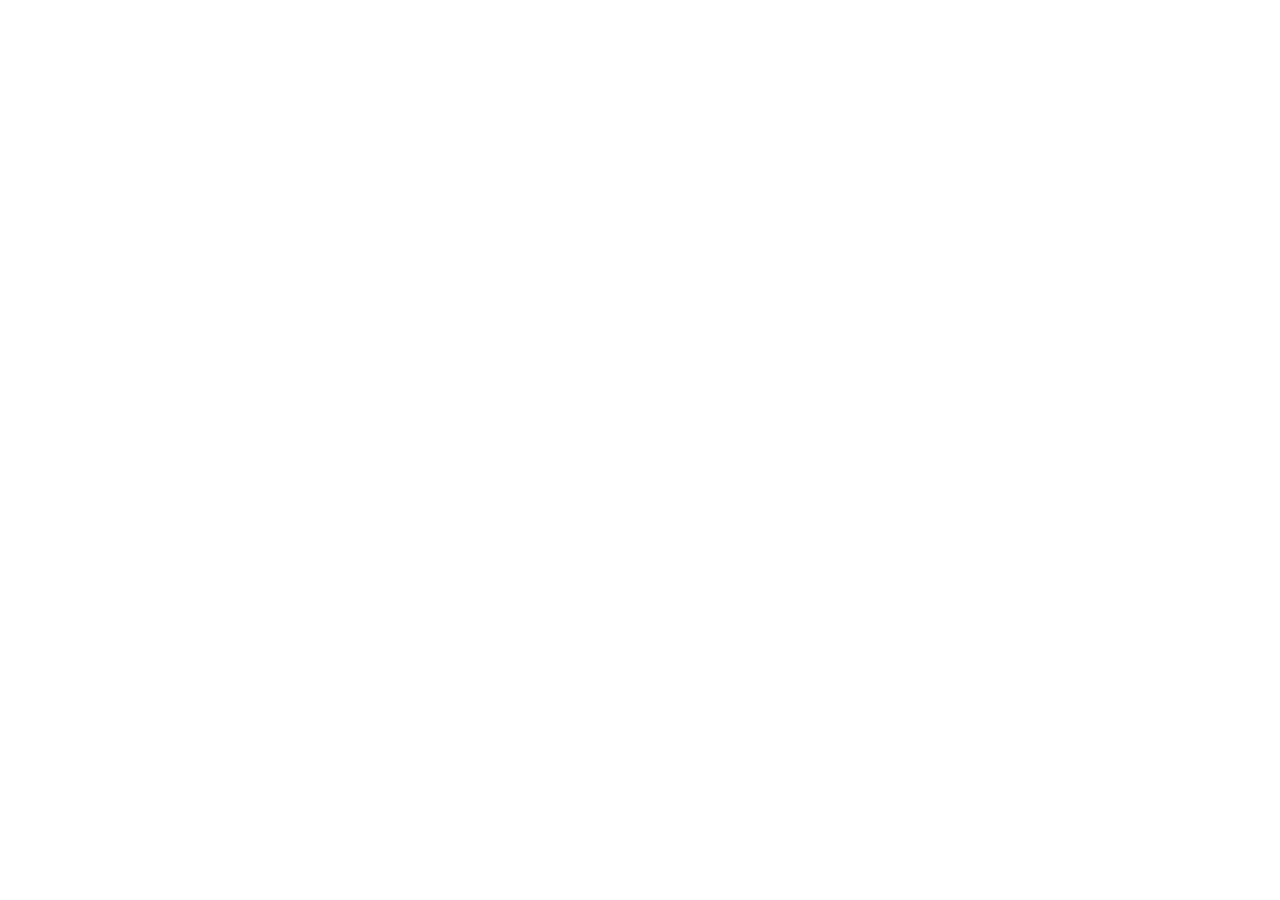
==== portal/index.html @ d8f8d18e "Add public Casa Norte portal entry at /portal" ====
<!doctype html>
<html lang="es">
<head>
<meta charset="utf-8">
<meta name="viewport" content="width=device-width,initial-scale=1">
<meta name="robots" content="noindex,nofollow">
<meta name="referrer" content="no-referrer">
<meta http-equiv="refresh" content="0;url=https://northreach-client-portal.jorgearteaga49.chatgpt.site">
<title>Portal | Casa Norte</title>
<link rel="icon" href="/assets/images/favicon.png">
</head>
<body style="font-family:system-ui,sans-serif;color:#153e35;margin:3rem auto;padding:1.5rem;max-width:32rem;text-align:center">
<img src="/assets/images/casa-norte-logo.png" alt="Casa Norte" style="width:12rem;max-width:100%">
<h1>Portal Casa Norte</h1>
<p>Abriendo la demostración pública.</p>
<a href="https://northreach-client-portal.jorgearteaga49.chatgpt.site" referrerpolicy="no-referrer">Entrar al portal</a>
<script>location.replace("https://northreach-client-portal.jorgearteaga49.chatgpt.site");</script>
</body>
</html>
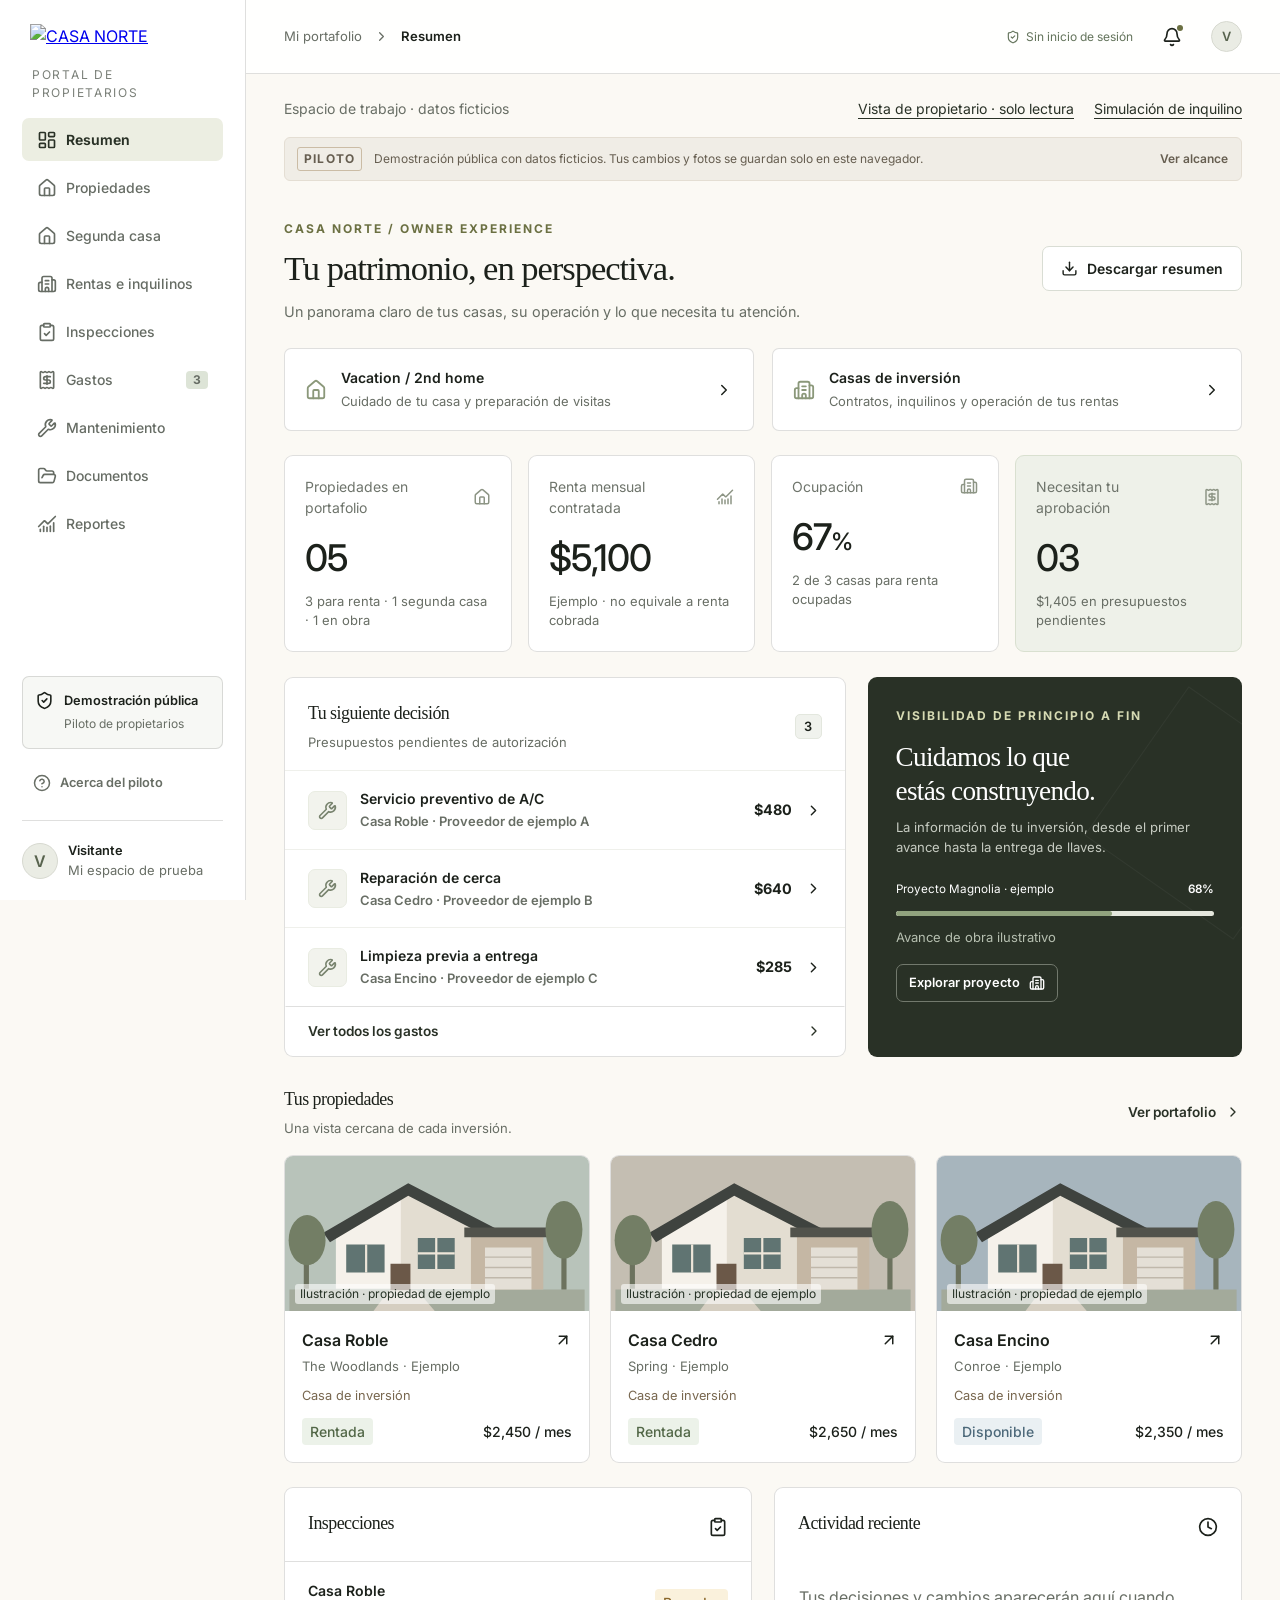
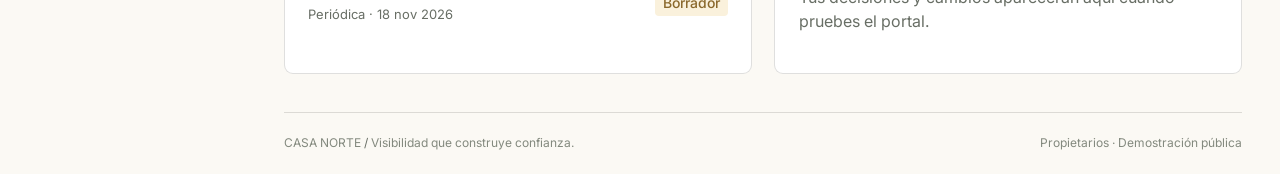
==== commit b166e9ac: "Host Casa Norte portal directly on GitHub Pages" ====
--- a/portal/index.html
+++ b/portal/index.html
@@ -1,19 +1,18 @@
 <!doctype html>
 <html lang="es">
-<head>
-<meta charset="utf-8">
-<meta name="viewport" content="width=device-width,initial-scale=1">
-<meta name="robots" content="noindex,nofollow">
-<meta name="referrer" content="no-referrer">
-<meta http-equiv="refresh" content="0;url=https://northreach-client-portal.jorgearteaga49.chatgpt.site">
-<title>Portal | Casa Norte</title>
-<link rel="icon" href="/assets/images/favicon.png">
-</head>
-<body style="font-family:system-ui,sans-serif;color:#153e35;margin:3rem auto;padding:1.5rem;max-width:32rem;text-align:center">
-<img src="/assets/images/casa-norte-logo.png" alt="Casa Norte" style="width:12rem;max-width:100%">
-<h1>Portal Casa Norte</h1>
-<p>Abriendo la demostración pública.</p>
-<a href="https://northreach-client-portal.jorgearteaga49.chatgpt.site" referrerpolicy="no-referrer">Entrar al portal</a>
-<script>location.replace("https://northreach-client-portal.jorgearteaga49.chatgpt.site");</script>
-</body>
+  <head>
+    <meta charset="utf-8">
+    <meta name="viewport" content="width=device-width, initial-scale=1">
+    <meta name="description" content="Portal de demostración de Casa Norte. Propiedades, inspecciones y seguimiento con datos ficticios.">
+    <meta name="robots" content="noindex,nofollow">
+    <meta name="theme-color" content="#293126">
+    <link rel="icon" href="/assets/images/favicon.png">
+    <title>Casa Norte | Portal</title>
+    <script type="module" crossorigin src="/portal/assets/index-SphhbNvp.js"></script>
+    <link rel="stylesheet" crossorigin href="/portal/assets/index-DeC9S4FM.css">
+  </head>
+  <body>
+    <div id="root"></div>
+    <noscript>Activa JavaScript para explorar el portal de Casa Norte.</noscript>
+  </body>
 </html>
--- a/portal/assets/index-DeC9S4FM.css
+++ b/portal/assets/index-DeC9S4FM.css
@@ -0,0 +1 @@
+@import "https://fonts.googleapis.com/css2?family=Inter:wght@400;500;600;700&display=swap";:root{--ink:#1c211b;--green:#293126;--sand:#6b7042;--cream:#f5f1e8;--muted:#686e65;--line:#1c211b24;--white:#fff;--bg:#fbf9f4}*{box-sizing:border-box}body{background:var(--bg);color:var(--ink);margin:0;font:16px/1.5 Inter,ui-sans-serif,-apple-system,BlinkMacSystemFont,Segoe UI,sans-serif}button,input,select,textarea{font:inherit}button,a,label{-webkit-tap-highlight-color:transparent}button,.button{background:var(--green);color:#fff;cursor:pointer;border:1px solid #0000;border-radius:7px;justify-content:center;align-items:center;gap:9px;padding:11px 18px;font-size:.875rem;font-weight:600;text-decoration:none;transition:background .15s,box-shadow .15s;display:inline-flex}button:hover,.button:hover{filter:brightness(.96)}button:disabled{cursor:wait;opacity:.55}button:focus-visible,a:focus-visible,input:focus-visible,select:focus-visible,textarea:focus-visible{outline:3px solid var(--sand);outline-offset:3px}h1,h2,h3,p{margin-top:0}h1{letter-spacing:-1.5px;margin:10px 0 12px;font-size:clamp(1.9rem,2.7vw,2.7rem);font-weight:500;line-height:1.15}h2{letter-spacing:-.35px;margin-bottom:6px;font-size:1.12rem;font-weight:600}h3{margin-bottom:6px;font-size:1rem;font-weight:600}p{color:var(--muted);margin-bottom:16px}small{color:var(--muted);font-size:.81rem;display:block}strong{font-weight:600}svg{flex-shrink:0}.app-shell{min-height:100vh;display:flex}.sidebar{border-right:1px solid var(--line);z-index:30;background:#fff;flex-direction:column;width:246px;padding:36px 22px 20px;display:flex;position:fixed;inset:0 auto 0 0}.brand{margin:0 8px 28px;display:block}.brand img{object-fit:contain;object-position:left;width:178px;height:45px}.workspace-label{letter-spacing:1.7px;color:#7b8079;margin:0 10px 16px;font-size:.69rem}.sidebar nav{flex-direction:column;gap:5px;display:flex}.sidebar nav button{color:#666c64;background:0 0;justify-content:flex-start;padding:12px 14px;font-weight:500}.sidebar nav button.active{color:#28392a;background:#edf0e9;font-weight:650}.sidebar nav button b{background:#dde4d7;border-radius:4px;min-width:22px;margin-left:auto;font-size:.75rem}.sidebar-bottom{margin-top:auto;padding-top:35px}.private-card{border:1px solid var(--line);background:#f7f8f5;border-radius:7px;gap:10px;margin-bottom:14px;padding:14px 12px;display:flex}.private-card strong{font-size:.8rem;display:block}.private-card span{color:var(--muted);font-size:.75rem}.sidebar-bottom>button,.sidebar-bottom>a{color:var(--muted);background:0 0;padding:9px 10px;font-size:.8rem;text-decoration:none;display:flex}.profile{border-top:1px solid var(--line);align-items:center;gap:10px;margin-top:18px;padding-top:20px;display:flex}.profile>div{min-width:0}.profile strong{text-overflow:ellipsis;white-space:nowrap;font-size:.8rem;display:block;overflow:hidden}.avatar{color:#58634e;background:#eaece4;border:1px solid #d7d9d0;border-radius:50%;flex-shrink:0;justify-content:center;align-items:center;width:36px;height:36px;font-weight:600;display:inline-flex}.avatar.small{width:31px;height:31px;font-size:.8rem}.main-wrap{width:calc(100% - 246px);margin-left:246px}.topbar{border-bottom:1px solid var(--line);background:#fffffff0;justify-content:space-between;align-items:center;height:74px;padding:0 38px;display:flex}.crumb{color:var(--muted);align-items:center;gap:12px;font-size:.82rem;display:flex}.crumb strong{color:var(--ink)}.top-actions{align-items:center;gap:22px;display:flex}.private-chip{color:#64745c;align-items:center;gap:6px;font-size:.75rem;display:flex}.icon-button{color:var(--ink);background:0 0;border:0;padding:7px;position:relative}.icon-button i{background:var(--sand);border-radius:50%;width:6px;height:6px;position:absolute;top:5px;right:6px}main{max-width:1560px;margin:auto;padding:24px 38px 20px}.demo-banner{color:#665e50;background:#f0ede6;border:1px solid #e4ded3;border-radius:6px;align-items:center;gap:12px;padding:9px 12px;font-size:.75rem;display:flex}.demo-banner button{color:#665e50;white-space:nowrap;background:0 0;margin-left:auto;padding:0;font-size:.75rem}.demo-pill{letter-spacing:1.2px;border:1px solid #cbbca5;border-radius:3px;padding:2px 6px;font-size:.65rem;font-weight:700}.page-heading{justify-content:space-between;align-items:center;gap:20px;margin:34px 0 26px;display:flex}.page-heading p{max-width:720px;margin:0;font-size:.9rem}.eyebrow{letter-spacing:2px;color:var(--sand);font-size:.68rem;font-weight:600}.heading-action{flex-shrink:0}.secondary{color:var(--ink);background:#fff;border-color:#d9ddd4}.text-button{color:var(--green);background:0 0;padding:0;font-size:.85rem}.kpi-grid{grid-template-columns:repeat(4,1fr);gap:16px;margin-bottom:25px;display:grid}.kpi{border:1px solid var(--line);text-align:left;background:#fff;border-radius:9px;padding:20px;display:block}.kpi>span{color:#6e746b;justify-content:space-between;align-items:center;gap:8px;font-size:.79rem;font-weight:400;display:flex}.kpi>span svg{color:#8d9585}.kpi>strong{letter-spacing:-1px;margin:12px 0 7px;font-size:2.3rem;font-weight:500;display:block}.kpi em{font-size:1.5rem;font-style:normal}.kpi small{font-size:.74rem;font-weight:400}.kpi.attention{color:var(--ink);background:#eef1e9;border-color:#d9e0d0;width:100%}.dashboard-grid{grid-template-columns:1.5fr 1fr;gap:22px;display:grid}.panel{border:1px solid var(--line);background:#fff;border-radius:9px;overflow:hidden}.panel-heading{justify-content:space-between;align-items:center;gap:14px;padding:22px 23px 18px;display:flex}.panel-heading p{margin:0;font-size:.8rem}.count{text-align:center;background:#f0f2ed;border:1px solid #e3e7de;border-radius:5px;min-width:27px;padding:2px 5px;font-size:.8rem;font-weight:600}.approval-row{color:var(--ink);text-align:left;background:#fff;border:0;border-top:1px solid #eff0eb;border-radius:0;justify-content:flex-start;gap:13px;width:100%;padding:17px 23px;display:flex}.approval-row>div{min-width:0}.approval-row strong{font-size:.86rem}.approval-row b{white-space:nowrap;margin-left:auto;font-size:.9rem}.approval-row small{margin-top:3px;font-size:.73rem}.row-icon{color:#78836e;background:#f2f3ed;border:1px solid #e9ece2;border-radius:7px;flex-shrink:0;justify-content:center;align-items:center;width:39px;height:39px;display:flex}.panel-footer{border-top:1px solid var(--line);border-radius:0;justify-content:space-between;width:100%;padding:14px 22px}.portfolio-note{background:var(--green);color:#fff;border-radius:9px;padding:25px 28px;position:relative;overflow:hidden}.portfolio-note:after{content:"";pointer-events:none;border:1px solid #ffffff0b;width:180px;height:180px;position:absolute;top:45px;right:-60px;transform:rotate(35deg)}.portfolio-note h2{letter-spacing:-.7px;margin:14px 0 10px;font-size:1.7rem;font-weight:450;line-height:1.25}.portfolio-note p{color:#c7ccc2;max-width:300px;font-size:.82rem}.portfolio-note button{background:0 0;border:1px solid #72796d;margin-top:17px;padding:8px 12px;font-size:.8rem}.build-progress{margin-top:24px}.build-progress .between{font-size:.73rem}.build-progress small{color:#b6bfb0;font-size:.7rem}.between{justify-content:space-between;align-items:center;gap:12px;display:flex}.section{margin-top:29px}.section-heading{justify-content:space-between;align-items:center;gap:12px;margin-bottom:16px;display:flex}.section-heading p{margin:0;font-size:.82rem}.property-grid{grid-template-columns:repeat(3,1fr);gap:20px;display:grid}.property-card{text-align:left;color:var(--ink);border:1px solid var(--line);background:#fff;border-radius:9px;padding:0;font-weight:400;display:block;overflow:hidden}.property-card:hover{filter:none;box-shadow:0 5px 20px #222b1b0a}.house-art{height:155px;position:relative;overflow:hidden}.house-art svg{object-fit:cover;width:100%;height:100%}.house-art.large{height:245px}.art-label{color:#263225;background:#fff9;border-radius:3px;padding:1px 5px;font-size:.63rem;position:absolute;bottom:7px;left:10px}.property-info{padding:17px}.property-info h3{margin:0}.property-info p{margin:5px 0 18px;font-size:.77rem}.property-info .between strong{font-size:.8rem;font-weight:500}.badge{white-space:nowrap;border-radius:4px;padding:3px 8px;font-size:.72rem;font-weight:500;line-height:1.5;display:inline-block}.badge.good{color:#526747;background:#ecf2e9}.badge.amber{color:#8a682c;background:#faf1dc}.badge.blue{color:#4d697a;background:#eaf0f3}.badge.bad{color:#944d38;background:#f8e8e3}.bottom-grid{grid-template-columns:1fr 1fr;gap:22px;margin-top:24px;display:grid}.list-row{color:var(--ink);border:0;border-top:1px solid var(--line);text-align:left;background:#fff;border-radius:0;justify-content:space-between;align-items:center;width:100%;padding:18px 23px;font-size:.88rem;display:flex}.list-row small{margin-top:4px;font-weight:400}.event{gap:13px;padding:10px 23px 16px;font-size:.82rem;display:flex}.event-dot{background:#a7b196;border-radius:50%;flex-shrink:0;width:7px;height:7px;margin-top:7px}.event small{overflow-wrap:anywhere;margin-top:4px;font-size:.72rem}.muted{color:var(--muted)}.inset{padding:24px}.footer{border-top:1px solid var(--line);color:#83897e;justify-content:space-between;gap:15px;margin-top:38px;padding:21px 0 2px;font-size:.7rem;display:flex}.toolbar{justify-content:space-between;gap:16px;margin:0 0 22px;display:flex}.search{border:1px solid var(--line);color:#86917c;background:#fff;border-radius:7px;flex:1;align-items:center;gap:10px;max-width:400px;padding:0 12px;display:flex}.search input{background:0 0;border:0;outline:none;width:100%;min-width:0;padding:11px 0;font-size:.85rem}input,select,textarea{color:var(--ink);background:#fff;border:1px solid #d8ddd1;border-radius:6px;min-width:0;padding:10px 12px;font-size:.9rem}select{appearance:none;background-image:url("data:image/svg+xml,%3Csvg xmlns='http://www.w3.org/2000/svg' width='14' height='14' viewBox='0 0 24 24' fill='none' stroke='%236f746f' stroke-width='2'%3E%3Cpath d='m6 9 6 6 6-6'/%3E%3C/svg%3E");background-position:right 12px center;background-repeat:no-repeat;padding-right:35px}textarea{resize:vertical;width:100%;min-height:86px}table{border-collapse:collapse;text-align:left;width:100%;font-size:.86rem}th{color:#737c69;background:#f6f7f3;font-size:.76rem;font-weight:500}td,th{border-bottom:1px solid var(--line);padding:18px 22px}td small{margin-top:5px}.numeric{font-variant-numeric:tabular-nums}.table-wrap{overflow:auto}.compact{padding:7px 12px;font-size:.8rem}.footnote{color:var(--muted);margin:16px 0;font-size:.78rem}.inspection-grid{grid-template-columns:repeat(3,1fr);gap:20px;display:grid}.inspection-card{padding:23px}.inspection-card h2{margin-top:20px}.inspection-card p{font-size:.82rem}.inspection-card>.between.muted{font-size:.75rem}.inspection-card>button{width:100%;margin-top:24px}progress{appearance:none;background:#e4e7dd;border:0;border-radius:5px;width:100%;height:5px;margin:12px 0;display:block;overflow:hidden}progress::-webkit-progress-bar{background:#e4e7dd}progress::-webkit-progress-value{background:#91a37e;border-radius:5px}progress::-moz-progress-bar{background:#91a37e}.kanban{grid-template-columns:repeat(3,1fr);gap:20px;display:grid}.kanban>section{background:#eef0e9;border-radius:8px;padding:17px}.kanban h2{font-size:.9rem}.ticket{margin-bottom:13px;padding:20px}.ticket h3{margin-top:15px}.ticket p{font-size:.83rem}.ticket-meta{color:#58694e;gap:6px;margin:18px 0 6px;font-size:.77rem;display:flex}.empty-lane{text-align:center;color:#7a856f;border:1px dashed #cfd5c6;border-radius:7px;padding:45px 10px;font-size:.8rem}.document-row{border-bottom:1px solid var(--line);align-items:center;gap:15px;padding:21px;display:flex}.document-row>div{flex:1;min-width:0}.document-row strong{overflow-wrap:anywhere;font-size:.9rem}.document-row small{margin-top:5px;font-size:.75rem}.empty{text-align:center;color:#87917e;padding:50px 20px}.empty svg{margin-bottom:15px}.empty p{max-width:440px;margin:0 auto;font-size:.9rem}.report-summary{grid-template-columns:1.4fr 1fr;gap:22px;display:grid}.report-numbers{padding:0 23px}.report-numbers>div{border-bottom:1px solid var(--line);justify-content:space-between;gap:15px;padding:18px 0;font-size:.9rem;display:flex}.bars{padding:14px 24px}.bars>div{margin-bottom:28px;font-size:.85rem}.scope-grid{grid-template-columns:1fr 1fr;gap:24px;display:grid}.scope-grid h2{margin-top:20px}.scope-grid p,.scope-grid li{font-size:.92rem;line-height:1.75}.scope-grid ul{padding-left:20px}.loading{text-align:center;flex-direction:column;justify-content:center;align-items:center;min-height:100vh;display:flex}.loading img{width:230px;margin-bottom:35px}.error{color:#8c4939;background:#fbeee9;border:1px solid #e3bbb0;border-radius:6px;justify-content:space-between;gap:10px;margin-top:12px;padding:14px;display:flex}.error button{background:#9c5745;font-size:.8rem}.toast{color:#fff;z-index:70;background:#333e2f;border-radius:9px;align-items:center;gap:10px;max-width:90vw;padding:15px 20px;font-size:.9rem;display:flex;position:fixed;bottom:25px;left:50%;transform:translate(-50%);box-shadow:0 5px 30px #2224}.mobile-toggle{display:none}dialog{width:660px;max-width:calc(100vw - 28px);max-height:90vh;color:var(--ink);border:1px solid #dde0d5;border-radius:13px;padding:0;box-shadow:0 30px 100px #0003}dialog::backdrop{-webkit-backdrop-filter:blur(3px);backdrop-filter:blur(3px);background:#20271db3}.dialog-head{border-bottom:1px solid var(--line);z-index:3;background:#fff;justify-content:space-between;align-items:center;padding:19px 25px;display:flex;position:sticky;top:0}.dialog-head h2{margin:0}.dialog-body{padding:27px}.dialog-body>h2{margin-top:20px}.dialog-body>label,.form-stack>label{margin:18px 0;font-size:.85rem;display:block}.dialog-body label>input:not([type=radio]),.dialog-body label>select,.dialog-body label>textarea{width:100%;margin-top:7px;display:block}.form-stack>label:first-child{margin-top:0}.big-number{letter-spacing:-1px;color:var(--ink);margin-bottom:22px;font-size:2.6rem}.big-number small{font-size:1rem;display:inline}.button-group{flex-wrap:wrap;gap:10px;display:flex}.property-specs{border-block:1px solid var(--line);grid-template-columns:repeat(3,1fr);margin:20px 0;padding:20px 0;display:grid}.property-specs span{color:var(--muted);font-size:.8rem}.property-specs strong{color:var(--ink);font-size:1.4rem;display:block}.callout{background:var(--cream);color:#74664f;border-radius:7px;gap:10px;margin:20px 0;padding:15px;font-size:.83rem;display:flex}.callout p{overflow-wrap:anywhere;margin:7px 0 0}fieldset{border:0;margin:22px 0;padding:0}legend{margin-bottom:12px;font-size:.85rem}.radio{border:1px solid var(--line);border-radius:5px;align-items:center;gap:8px;padding:10px 14px;font-size:.9rem;display:flex}.radio input{accent-color:var(--green)}.inspection-editor>.between{font-size:.8rem}.check-section{border-top:1px solid var(--line);padding:22px 0}.check-section>label{margin-top:14px;font-size:.8rem;display:block}.check-section select{width:100%;margin-top:7px}.check-section textarea{margin-top:7px}.photos{flex-wrap:wrap;gap:10px;margin-top:12px;display:flex}.photos>div{position:relative}.photos img{object-fit:cover;border-radius:5px;width:110px;height:85px}.photos button{background:#fff;position:absolute;top:1px;right:1px}.file-button{cursor:pointer;color:#596f45;border:1px solid #dce3d5;border-radius:5px;align-items:center;gap:8px;max-width:220px;padding:8px 12px;position:relative;display:inline-flex!important}.file-button input{opacity:0;cursor:pointer;width:100%;height:100%;position:absolute;inset:0}.file-button:focus-within{outline:3px solid var(--sand)}.sticky-actions{border-top:1px solid var(--line);z-index:2;background:#fff;justify-content:flex-end;gap:12px;margin:0 -27px -27px;padding:18px 24px;display:flex;position:sticky;bottom:-28px}.modal-error{z-index:100;color:#fff;background:#8b4838;border-radius:8px;align-items:center;gap:12px;max-width:90%;padding:14px 20px;display:flex;position:fixed;bottom:18px;left:50%;transform:translate(-50%)}.modal-error button{background:0 0;padding:0}#print-report{display:none}@media (width>=1550px){main{padding:30px 50px}.house-art{height:190px}}@media (width<=1150px){.sidebar{width:210px;padding-inline:15px}.brand img{width:165px}.main-wrap{width:calc(100% - 210px);margin-left:210px}main{padding:22px}.topbar{padding:0 22px}.kpi-grid{grid-template-columns:repeat(2,1fr)}.page-heading{flex-direction:column;align-items:flex-start;gap:18px}.dashboard-grid{grid-template-columns:1.3fr 1fr}.property-grid,.inspection-grid{grid-template-columns:repeat(2,1fr)}.approval-row{padding:15px}.approval-row>.row-icon{display:none}.portfolio-note{padding:24px}.kanban{gap:12px}.kanban>section{padding:12px}.ticket{padding:15px}}@media (width<=760px){.sidebar{width:246px;transition:transform .2s;transform:translate(-100%);box-shadow:5px 0 35px #0002}.sidebar.open{top:64px;transform:translate(0)}.main-wrap{width:100%;margin-left:0}.topbar{z-index:40;height:64px;padding:0 16px;position:sticky;top:0}.mobile-toggle{display:inline-flex}.crumb{gap:7px}.crumb>span{display:none}.top-actions{gap:10px}.private-chip{font-size:.7rem}.top-actions>.avatar{display:none}main{padding:16px}.demo-banner{align-items:flex-start;gap:8px;font-size:.7rem}.demo-banner button{display:none}.page-heading{margin:28px 0 22px}.page-heading p{font-size:.86rem}h1{letter-spacing:-1px}.kpi-grid{gap:10px}.kpi{padding:15px}.kpi>span{font-size:.73rem}.kpi>span svg{display:none}.kpi>strong{font-size:1.95rem}.kpi small{font-size:.7rem}.dashboard-grid,.bottom-grid,.report-summary,.scope-grid,.kanban{grid-template-columns:1fr}.property-grid{grid-template-columns:1fr 1fr;gap:12px}.house-art{height:115px}.property-info{padding:12px}.property-info h3{font-size:.9rem}.property-info .between:last-child{flex-direction:column;align-items:flex-start;gap:10px}.property-info p{font-size:.7rem}.section-heading p{font-size:.78rem}.footer{flex-direction:column;font-size:.7rem}.toolbar{flex-direction:column;gap:10px}.search{max-width:none}.toolbar select{width:100%}.inspection-grid{grid-template-columns:1fr}.document-row{flex-wrap:wrap}.document-row .button{margin-left:54px}.dialog-body{padding:20px}.sticky-actions{margin:0 -20px -20px;padding:15px;bottom:-20px}.sticky-actions button{padding:10px;font-size:.78rem}.report-numbers>div{font-size:.82rem}.house-art.large{height:200px}}@media print{body{background:#fff}.app-shell,dialog,.toast,.modal-error{display:none!important}#print-report{color:#111;padding:20px;font:12px/1.6 Arial;display:block}#print-report>img{width:180px;margin-bottom:15px}#print-report h1{font-size:24px}#print-report h2{font-size:16px}#print-report p{color:#333}#print-report table{font-size:12px}#print-report th,#print-report td{padding:10px}#print-report footer{border-top:1px solid #aaa;margin-top:30px;padding-top:10px}.print-check{break-inside:avoid;border-top:1px solid #ddd;padding:15px 0}.print-check img{object-fit:contain;max-width:200px;max-height:180px;margin:8px}}@media (prefers-reduced-motion:reduce){*{scroll-behavior:auto!important;transition:none!important}}.kpi>span,.badge,.approval-row strong,.property-info .between strong,.toolbar select,th,.check-section>label,.file-button{font-size:.875rem}.workspace-label,.demo-pill,.eyebrow,.art-label,.footer{font-size:.75rem}.property-info p,.approval-row small,.kpi small,.panel-heading p,.build-progress small{font-size:.8125rem}@media (width<=760px){.kpi>span{font-size:.8125rem}.kpi small{font-size:.75rem}.property-grid{grid-template-columns:1fr}.house-art{height:170px}.property-info .between:last-child{flex-direction:row;align-items:center}.footer{font-size:.75rem}}.sidebar nav{flex-shrink:1;min-height:0;overflow-y:auto}.sidebar-bottom{flex-shrink:0;padding-top:18px}.sidebar{padding-top:24px}.brand{margin-bottom:18px}.sidebar nav button{padding-block:10px}.sidebar nav button span{text-align:left}.service-tag{color:#78674f;margin:-8px 0 13px;font-size:.8rem;display:block}.service-tabs{flex-wrap:wrap;gap:8px;margin-bottom:20px;display:flex}.service-tabs button{color:#65715b;background:0 0;border:1px solid #d8dece}.service-tabs button.selected{color:#fff;background:#424b3b;border-color:#424b3b}.service-overview{grid-template-columns:1fr 1fr;gap:18px;margin-bottom:24px;display:grid}.service-overview button{color:var(--ink);border:1px solid var(--line);text-align:left;background:#fff;justify-content:flex-start;gap:14px;padding:18px 20px}.service-overview button>span{flex:1}.service-overview small{margin-top:4px;font-weight:400}.service-overview button>svg:first-child{color:#8b987a}.experience-intro{background:var(--cream);border:1px solid #dddccf;border-radius:9px;align-items:center;gap:22px;padding:27px;display:flex}.experience-intro>div:nth-child(2){flex:1}.experience-intro h2{margin-top:7px;font-size:1.35rem}.experience-intro p{max-width:650px;margin-bottom:0;font-size:.9rem}.experience-symbol{color:#87755e;border:1px solid #d9cfbf;border-radius:50%;flex-shrink:0;justify-content:center;align-items:center;width:60px;height:60px;display:flex}.arrival-form{grid-template-columns:1fr 1fr;gap:18px;margin-top:24px;display:grid}.arrival-form>label{flex-direction:column;gap:8px;font-size:.9rem;display:flex}.full-width,.arrival-services{grid-column:1/-1}.arrival-services{grid-template-columns:1fr 1fr;gap:12px;margin:0;display:grid}.check-option{align-items:center;gap:10px;font-size:.9rem;display:flex}.check-option input{accent-color:var(--green);width:18px;height:18px}.home-care-list{gap:14px;margin:25px 0 30px;display:grid}.home-care-list>div{color:#6b765e;align-items:center;gap:12px;font-size:.9rem;display:flex}.second-home-grid{grid-template-columns:repeat(2,1fr);gap:22px;display:grid}.stay-row{border-top:1px solid var(--line);align-items:center;gap:18px;padding:23px;display:flex}.stay-row>div{flex:1}.stay-row p{margin:7px 0;font-size:.9rem}.tenant-shell{max-width:1200px;margin:auto}.tenant-top{border-bottom:1px solid var(--line);justify-content:space-between;align-items:center;gap:20px;padding:28px 38px;display:flex}.tenant-top img{width:185px}.tenant-top>span{letter-spacing:1.2px;color:#7b8372;font-size:.75rem}.tenant-cards{grid-template-columns:repeat(3,1fr);gap:20px;display:grid}.tenant-request{border-top:1px solid var(--line);align-items:flex-start;gap:16px;padding:22px;display:flex}.tenant-request>div{flex:1}.tenant-request p{white-space:pre-wrap;margin:8px 0;font-size:.9rem}.success-notice{color:#486132;background:#e9f1e1;border:1px solid #cadabb;border-radius:7px;align-items:center;gap:10px;margin-top:18px;padding:14px 18px;font-size:.9rem;display:flex}@media (width<=1150px){.experience-intro{flex-wrap:wrap}.experience-intro>button,.experience-intro>.button{margin-left:82px}.sidebar-bottom .private-card{display:none}}@media (width<=760px){.service-overview,.second-home-grid,.tenant-cards{grid-template-columns:1fr}.service-overview{gap:10px}.experience-intro{gap:15px;padding:20px}.experience-symbol{display:none}.experience-intro>div:nth-child(2){flex-basis:100%}.experience-intro>button,.experience-intro>.button{margin-left:0}.arrival-form,.arrival-services{grid-template-columns:1fr}.tenant-top{flex-wrap:wrap;padding:20px 16px}.tenant-top img{width:160px}.tenant-top>span{display:none}.tenant-top .button{padding:8px;font-size:.8rem}.stay-row{flex-wrap:wrap}.stay-row>div{flex-basis:100%}.tenant-request{gap:10px;padding:18px 15px}.tenant-request .row-icon{display:none}}h1,h2{letter-spacing:-.03em;font-family:Georgia,Times New Roman,serif;font-weight:500}.brand img{object-fit:contain;width:180px;height:auto}.tenant-top img{object-fit:contain;width:150px;height:auto}#print-report>img{object-fit:contain;object-position:left center;width:180px;height:auto}.sidebar nav button.active{color:var(--green);background:#eceee2}.eyebrow{font-weight:700}.portfolio-note .eyebrow{color:#d6dab3}.field-steps button,.field-status{font-family:inherit}.pilot-role-links{flex-wrap:wrap;align-items:center;gap:12px 20px;margin:0 0 18px;font-size:.875rem;display:flex}.pilot-role-links span{color:var(--muted);margin-right:auto}.pilot-role-links a{color:var(--green);text-underline-offset:4px}.field-inspection{font-size:1rem;line-height:1.6}.field-meta{color:var(--muted);justify-content:space-between;gap:16px;padding:20px 24px 12px;font-size:.875rem;display:flex}.field-meta strong{color:var(--ink);white-space:nowrap}.field-save-status{color:#3e5e32;background:#edf3e8;flex-wrap:wrap;justify-content:space-between;gap:12px;padding:12px 24px;font-size:.875rem;display:flex}.field-save-status span{align-items:center;gap:6px;display:flex}.field-notice{color:#65583f;background:#f7f2e7;border:1px solid #e0d4b9;border-radius:8px;margin:16px 24px;padding:16px;font-size:.9375rem}.field-notice p{margin:6px 0 12px}.field-notice ul{padding-left:20px}.field-notice .button{margin:8px 0 0}.field-notice button.text-button{text-align:left}.field-inspection>.error,.field-inspection>.success-notice{margin:16px 24px}.field-progress{flex-wrap:wrap;justify-content:space-between;gap:10px;padding:18px 24px 12px;font-size:.875rem;display:flex}.field-progress progress{width:100%;height:7px;margin:0}.field-steps{scrollbar-width:thin;border-bottom:1px solid var(--line);gap:8px;padding:10px 24px 18px;display:flex;overflow-x:auto}.field-steps button{border:1px solid var(--line);color:#5c6754;white-space:nowrap;background:#f7f8f4;padding:10px 12px;font-size:.875rem}.field-steps button.selected{color:#fff;background:#424b3b;border-color:#424b3b}.field-steps button>span{justify-content:center;align-items:center;width:20px;height:20px;font-size:.8125rem;display:flex}.field-area,.field-review{padding:26px 24px}.field-area h2,.field-review>h2{margin:10px 0 20px;font-size:1.75rem;line-height:1.25}.condition-picker{flex-wrap:wrap;gap:10px;margin:16px 0 25px;display:flex}.condition-picker legend{margin-bottom:12px;font-size:1rem}.condition{cursor:pointer;background:#fff;border:1px solid #c9d1bf;border-radius:7px;flex:1 0 40%;align-items:center;gap:8px;padding:13px;font-size:1rem;display:flex}.condition.chosen{background:#edf3e8;border:2px solid #526a42;padding:12px}.condition input{accent-color:#526a42;width:18px;height:18px}.condition-picker:disabled .condition{opacity:.8;cursor:default}.field-label{margin:20px 0;font-size:1rem;display:block}.field-label span,.field-evidence h3 span{color:var(--muted);margin-top:3px;font-size:.875rem;font-weight:400;display:block}.field-label textarea{min-height:115px;margin-top:9px;font-size:1rem;line-height:1.6;display:block}.field-evidence{border-top:1px solid var(--line);margin-top:26px;padding-top:22px}.field-photos{grid-template-columns:repeat(3,minmax(0,1fr));gap:10px;margin:14px 0;display:grid}.field-photos figure{border:1px solid var(--line);background:#f0f2ec;border-radius:8px;min-width:0;margin:0;position:relative;overflow:hidden}.field-photos img{aspect-ratio:4/3;object-fit:cover;width:100%;display:block}.field-photos figcaption,.field-photos figure>span{padding:7px 8px;font-size:.8125rem;line-height:1.4;display:block}.field-photos button{background:#fff;width:34px;height:34px;position:absolute;top:6px;right:6px;box-shadow:0 2px 6px #0002}.field-evidence .file-button{max-width:none;min-height:46px;margin:0;font-size:1rem}.internal-notes{border:1px solid var(--line);background:#f3f4ef;border-radius:8px;margin-top:22px;padding:16px}.internal-notes summary{cursor:pointer;font-size:.9375rem;font-weight:500}.internal-notes summary svg{vertical-align:middle;margin-right:6px}.internal-notes p{font-size:.875rem}.internal-notes textarea{font-size:1rem}.field-validation{color:#814f32;margin:20px 0 0;padding-left:20px;font-size:.875rem}.field-review>p{font-size:.9375rem}.field-review article{border-top:1px solid var(--line);padding:22px 0}.field-review article h3{font-size:1rem}.field-review article p{white-space:pre-wrap;font-size:1rem}.field-review .field-notice{margin-inline:0}.field-actions{z-index:4;border-top:1px solid var(--line);background:#fff;flex-direction:column;gap:10px;padding:16px 24px;display:flex;position:sticky;bottom:0}.field-actions>div{justify-content:space-between;gap:10px;display:flex}.field-actions button{min-height:44px;font-size:.9375rem}.inspection-followup{border-top:1px solid var(--line);background:#f6f7f2;padding:26px 24px}.inspection-followup .field-notice{margin:18px 0}.inspection-followup h2{margin:8px 0;font-size:1.3rem}.followup-assignment{grid-template-columns:1fr 1fr;gap:14px;margin:20px 0;display:grid}.followup-assignment label{font-size:.9375rem}.followup-assignment input{width:100%;margin-top:7px;font-size:1rem;display:block}.finding-row{border-top:1px solid var(--line);justify-content:space-between;align-items:center;gap:15px;padding:18px 0;display:flex}.finding-row p{margin:7px 0;font-size:.9375rem}.finding-row small{font-size:.875rem}.finding-row button{flex-shrink:0;font-size:.875rem}.preview-banner{background:#edf3e8;border:1px solid #cbd6c1;border-radius:8px;gap:15px;padding:20px 24px;display:flex}.preview-banner svg{flex-shrink:0;margin-top:3px}.preview-banner p{margin:6px 0 0;font-size:.9375rem}.preview-filter{align-items:center;gap:12px;margin:26px 0;font-size:1rem;display:flex}.preview-filter select{font-size:1rem}.owner-report{margin:16px 0 25px}.owner-report>header{border-bottom:1px solid var(--line);background:#f2f4ed;padding:24px}.owner-report>header h2{margin:8px 0}.owner-report>section{border-bottom:1px solid var(--line);padding:23px}.owner-report p{white-space:pre-wrap}.owner-preview .section-heading h2{align-items:center;gap:10px;display:flex}.owner-preview .field-photos{grid-template-columns:repeat(4,minmax(0,1fr))}@media (width<=760px){dialog:has(.field-inspection){border:0;border-radius:0;width:100%;max-width:100%;height:100dvh;max-height:100dvh;margin:0}.field-meta,.field-save-status{padding-inline:18px}.field-meta{flex-direction:column;gap:6px}.field-progress,.field-steps{padding-inline:18px}.field-area,.field-review,.inspection-followup{padding:22px 18px}.field-notice,.field-inspection>.error,.field-inspection>.success-notice{margin-inline:18px}.field-photos{grid-template-columns:repeat(2,minmax(0,1fr))}.field-actions{padding:14px 18px max(14px,env(safe-area-inset-bottom))}.field-actions>div{flex-wrap:wrap}.field-actions button{flex:1}.field-area h2{font-size:1.6rem}.followup-assignment{grid-template-columns:1fr}.finding-row{flex-direction:column;align-items:flex-start}.preview-banner{padding:17px}.preview-filter{flex-direction:column;align-items:flex-start}.preview-filter select{width:100%}.owner-preview .field-photos{grid-template-columns:repeat(2,minmax(0,1fr))}.pilot-role-links{font-size:.875rem}.pilot-role-links span{flex-basis:100%}.owner-preview h1{overflow-wrap:anywhere}}@media print{.owner-preview .tenant-top .button,.owner-preview .preview-banner,.owner-preview .preview-filter{display:none}.owner-report{break-before:page}.owner-report>section{break-inside:avoid}}.field-area,.field-review{outline:none;scroll-margin-top:85px}.field-area:focus-visible,.field-review:focus-visible{outline:2px solid var(--green);outline-offset:-3px}
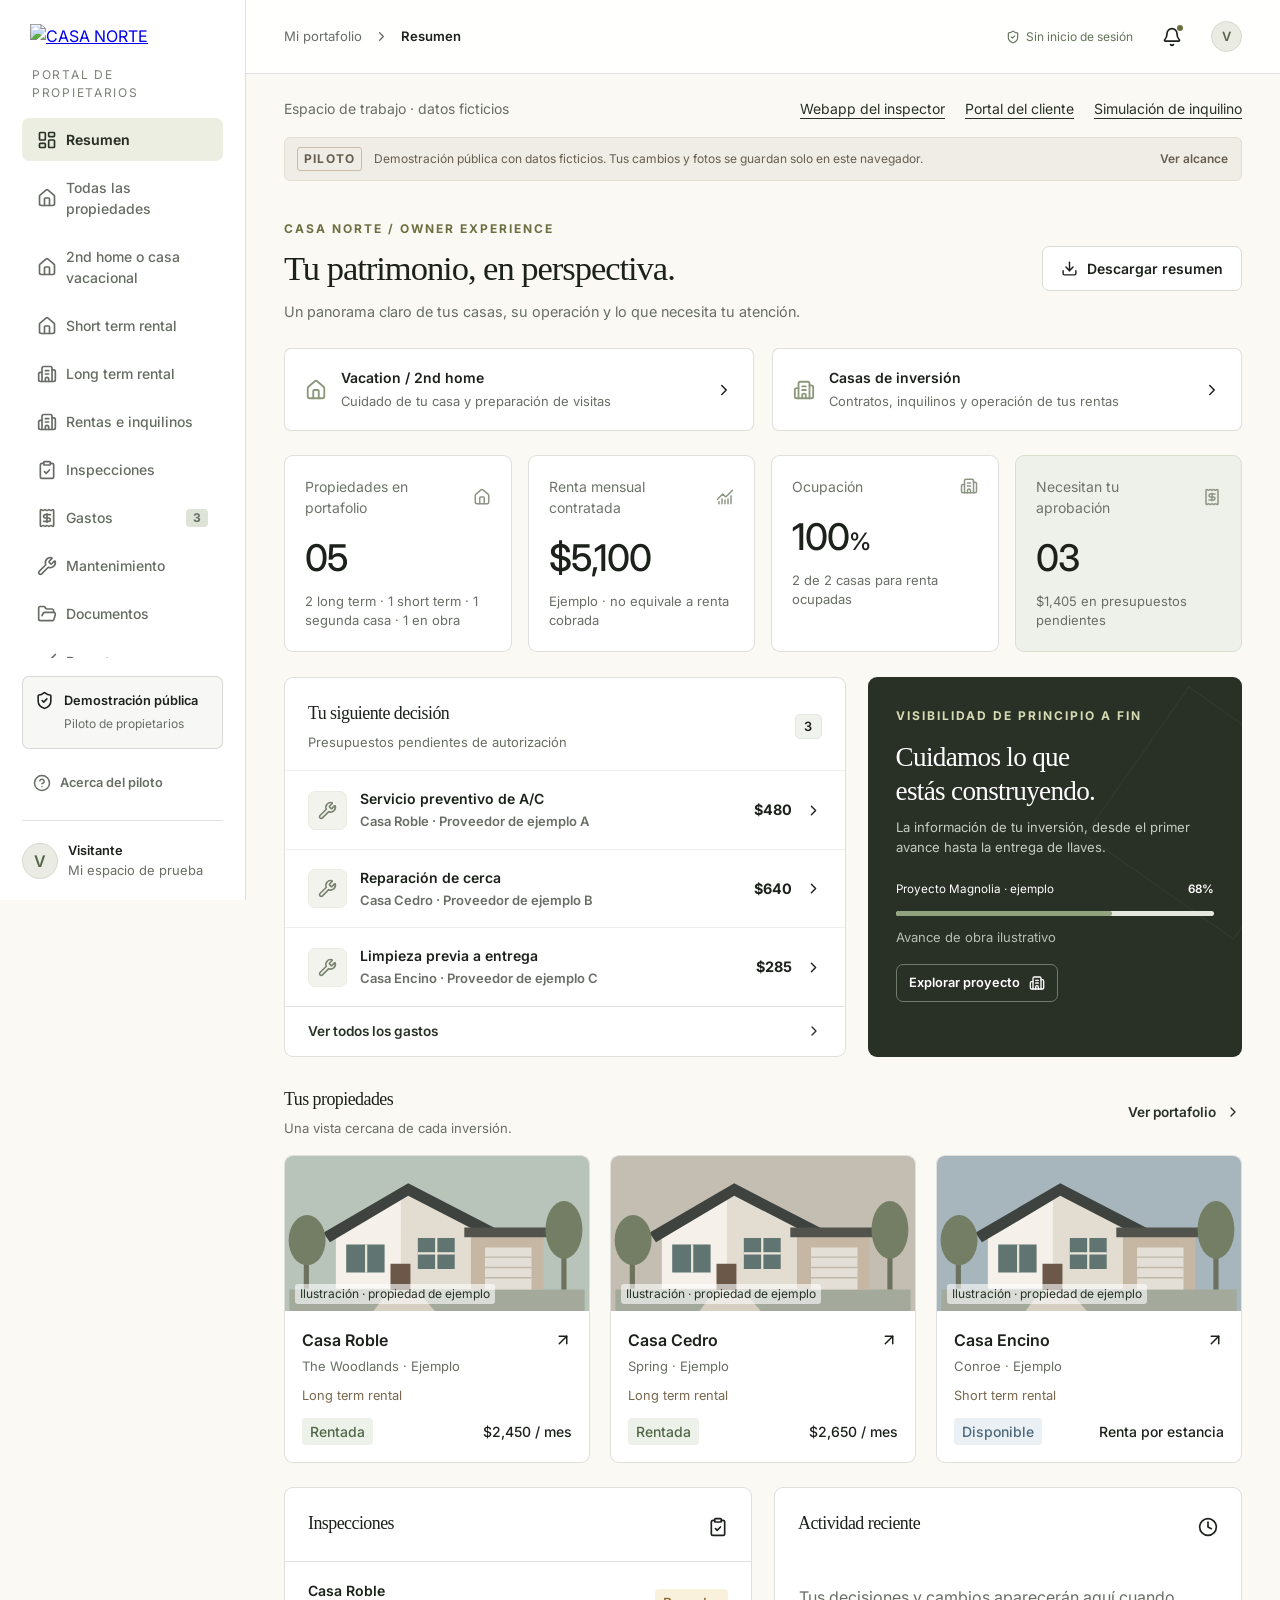
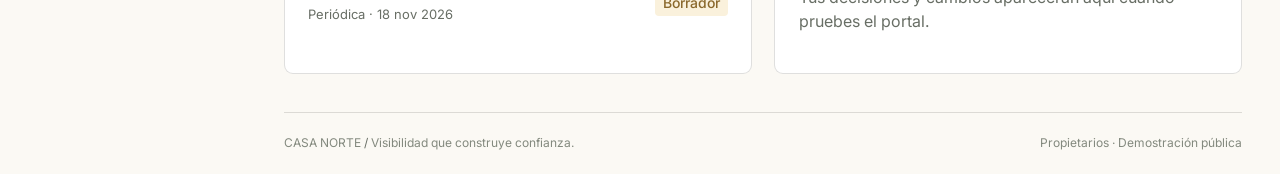
==== commit c5f51a3e: "Add property modalities, client inspection reports and iPhone inspector webapp" ====
--- a/portal/index.html
+++ b/portal/index.html
@@ -8,8 +8,8 @@
     <meta name="theme-color" content="#293126">
     <link rel="icon" href="/assets/images/favicon.png">
     <title>Casa Norte | Portal</title>
-    <script type="module" crossorigin src="/portal/assets/index-SphhbNvp.js"></script>
-    <link rel="stylesheet" crossorigin href="/portal/assets/index-DeC9S4FM.css">
+    <script type="module" crossorigin src="/portal/assets/index-DHGl-SHH.js"></script>
+    <link rel="stylesheet" crossorigin href="/portal/assets/index-D-oJBwHo.css">
   </head>
   <body>
     <div id="root"></div>
--- a/portal/assets/index-D-oJBwHo.css
+++ b/portal/assets/index-D-oJBwHo.css
@@ -0,0 +1 @@
+@import "https://fonts.googleapis.com/css2?family=Inter:wght@400;500;600;700&display=swap";:root{--ink:#1c211b;--green:#293126;--sand:#6b7042;--cream:#f5f1e8;--muted:#686e65;--line:#1c211b24;--white:#fff;--bg:#fbf9f4}*{box-sizing:border-box}body{background:var(--bg);color:var(--ink);margin:0;font:16px/1.5 Inter,ui-sans-serif,-apple-system,BlinkMacSystemFont,Segoe UI,sans-serif}button,input,select,textarea{font:inherit}button,a,label{-webkit-tap-highlight-color:transparent}button,.button{background:var(--green);color:#fff;cursor:pointer;border:1px solid #0000;border-radius:7px;justify-content:center;align-items:center;gap:9px;padding:11px 18px;font-size:.875rem;font-weight:600;text-decoration:none;transition:background .15s,box-shadow .15s;display:inline-flex}button:hover,.button:hover{filter:brightness(.96)}button:disabled{cursor:wait;opacity:.55}button:focus-visible,a:focus-visible,input:focus-visible,select:focus-visible,textarea:focus-visible{outline:3px solid var(--sand);outline-offset:3px}h1,h2,h3,p{margin-top:0}h1{letter-spacing:-1.5px;margin:10px 0 12px;font-size:clamp(1.9rem,2.7vw,2.7rem);font-weight:500;line-height:1.15}h2{letter-spacing:-.35px;margin-bottom:6px;font-size:1.12rem;font-weight:600}h3{margin-bottom:6px;font-size:1rem;font-weight:600}p{color:var(--muted);margin-bottom:16px}small{color:var(--muted);font-size:.81rem;display:block}strong{font-weight:600}svg{flex-shrink:0}.app-shell{min-height:100vh;display:flex}.sidebar{border-right:1px solid var(--line);z-index:30;background:#fff;flex-direction:column;width:246px;padding:36px 22px 20px;display:flex;position:fixed;inset:0 auto 0 0}.brand{margin:0 8px 28px;display:block}.brand img{object-fit:contain;object-position:left;width:178px;height:45px}.workspace-label{letter-spacing:1.7px;color:#7b8079;margin:0 10px 16px;font-size:.69rem}.sidebar nav{flex-direction:column;gap:5px;display:flex}.sidebar nav button{color:#666c64;background:0 0;justify-content:flex-start;padding:12px 14px;font-weight:500}.sidebar nav button.active{color:#28392a;background:#edf0e9;font-weight:650}.sidebar nav button b{background:#dde4d7;border-radius:4px;min-width:22px;margin-left:auto;font-size:.75rem}.sidebar-bottom{margin-top:auto;padding-top:35px}.private-card{border:1px solid var(--line);background:#f7f8f5;border-radius:7px;gap:10px;margin-bottom:14px;padding:14px 12px;display:flex}.private-card strong{font-size:.8rem;display:block}.private-card span{color:var(--muted);font-size:.75rem}.sidebar-bottom>button,.sidebar-bottom>a{color:var(--muted);background:0 0;padding:9px 10px;font-size:.8rem;text-decoration:none;display:flex}.profile{border-top:1px solid var(--line);align-items:center;gap:10px;margin-top:18px;padding-top:20px;display:flex}.profile>div{min-width:0}.profile strong{text-overflow:ellipsis;white-space:nowrap;font-size:.8rem;display:block;overflow:hidden}.avatar{color:#58634e;background:#eaece4;border:1px solid #d7d9d0;border-radius:50%;flex-shrink:0;justify-content:center;align-items:center;width:36px;height:36px;font-weight:600;display:inline-flex}.avatar.small{width:31px;height:31px;font-size:.8rem}.main-wrap{width:calc(100% - 246px);margin-left:246px}.topbar{border-bottom:1px solid var(--line);background:#fffffff0;justify-content:space-between;align-items:center;height:74px;padding:0 38px;display:flex}.crumb{color:var(--muted);align-items:center;gap:12px;font-size:.82rem;display:flex}.crumb strong{color:var(--ink)}.top-actions{align-items:center;gap:22px;display:flex}.private-chip{color:#64745c;align-items:center;gap:6px;font-size:.75rem;display:flex}.icon-button{color:var(--ink);background:0 0;border:0;padding:7px;position:relative}.icon-button i{background:var(--sand);border-radius:50%;width:6px;height:6px;position:absolute;top:5px;right:6px}main{max-width:1560px;margin:auto;padding:24px 38px 20px}.demo-banner{color:#665e50;background:#f0ede6;border:1px solid #e4ded3;border-radius:6px;align-items:center;gap:12px;padding:9px 12px;font-size:.75rem;display:flex}.demo-banner button{color:#665e50;white-space:nowrap;background:0 0;margin-left:auto;padding:0;font-size:.75rem}.demo-pill{letter-spacing:1.2px;border:1px solid #cbbca5;border-radius:3px;padding:2px 6px;font-size:.65rem;font-weight:700}.page-heading{justify-content:space-between;align-items:center;gap:20px;margin:34px 0 26px;display:flex}.page-heading p{max-width:720px;margin:0;font-size:.9rem}.eyebrow{letter-spacing:2px;color:var(--sand);font-size:.68rem;font-weight:600}.heading-action{flex-shrink:0}.secondary{color:var(--ink);background:#fff;border-color:#d9ddd4}.text-button{color:var(--green);background:0 0;padding:0;font-size:.85rem}.kpi-grid{grid-template-columns:repeat(4,1fr);gap:16px;margin-bottom:25px;display:grid}.kpi{border:1px solid var(--line);text-align:left;background:#fff;border-radius:9px;padding:20px;display:block}.kpi>span{color:#6e746b;justify-content:space-between;align-items:center;gap:8px;font-size:.79rem;font-weight:400;display:flex}.kpi>span svg{color:#8d9585}.kpi>strong{letter-spacing:-1px;margin:12px 0 7px;font-size:2.3rem;font-weight:500;display:block}.kpi em{font-size:1.5rem;font-style:normal}.kpi small{font-size:.74rem;font-weight:400}.kpi.attention{color:var(--ink);background:#eef1e9;border-color:#d9e0d0;width:100%}.dashboard-grid{grid-template-columns:1.5fr 1fr;gap:22px;display:grid}.panel{border:1px solid var(--line);background:#fff;border-radius:9px;overflow:hidden}.panel-heading{justify-content:space-between;align-items:center;gap:14px;padding:22px 23px 18px;display:flex}.panel-heading p{margin:0;font-size:.8rem}.count{text-align:center;background:#f0f2ed;border:1px solid #e3e7de;border-radius:5px;min-width:27px;padding:2px 5px;font-size:.8rem;font-weight:600}.approval-row{color:var(--ink);text-align:left;background:#fff;border:0;border-top:1px solid #eff0eb;border-radius:0;justify-content:flex-start;gap:13px;width:100%;padding:17px 23px;display:flex}.approval-row>div{min-width:0}.approval-row strong{font-size:.86rem}.approval-row b{white-space:nowrap;margin-left:auto;font-size:.9rem}.approval-row small{margin-top:3px;font-size:.73rem}.row-icon{color:#78836e;background:#f2f3ed;border:1px solid #e9ece2;border-radius:7px;flex-shrink:0;justify-content:center;align-items:center;width:39px;height:39px;display:flex}.panel-footer{border-top:1px solid var(--line);border-radius:0;justify-content:space-between;width:100%;padding:14px 22px}.portfolio-note{background:var(--green);color:#fff;border-radius:9px;padding:25px 28px;position:relative;overflow:hidden}.portfolio-note:after{content:"";pointer-events:none;border:1px solid #ffffff0b;width:180px;height:180px;position:absolute;top:45px;right:-60px;transform:rotate(35deg)}.portfolio-note h2{letter-spacing:-.7px;margin:14px 0 10px;font-size:1.7rem;font-weight:450;line-height:1.25}.portfolio-note p{color:#c7ccc2;max-width:300px;font-size:.82rem}.portfolio-note button{background:0 0;border:1px solid #72796d;margin-top:17px;padding:8px 12px;font-size:.8rem}.build-progress{margin-top:24px}.build-progress .between{font-size:.73rem}.build-progress small{color:#b6bfb0;font-size:.7rem}.between{justify-content:space-between;align-items:center;gap:12px;display:flex}.section{margin-top:29px}.section-heading{justify-content:space-between;align-items:center;gap:12px;margin-bottom:16px;display:flex}.section-heading p{margin:0;font-size:.82rem}.property-grid{grid-template-columns:repeat(3,1fr);gap:20px;display:grid}.property-card{text-align:left;color:var(--ink);border:1px solid var(--line);background:#fff;border-radius:9px;padding:0;font-weight:400;display:block;overflow:hidden}.property-card:hover{filter:none;box-shadow:0 5px 20px #222b1b0a}.house-art{height:155px;position:relative;overflow:hidden}.house-art svg{object-fit:cover;width:100%;height:100%}.house-art.large{height:245px}.art-label{color:#263225;background:#fff9;border-radius:3px;padding:1px 5px;font-size:.63rem;position:absolute;bottom:7px;left:10px}.property-info{padding:17px}.property-info h3{margin:0}.property-info p{margin:5px 0 18px;font-size:.77rem}.property-info .between strong{font-size:.8rem;font-weight:500}.badge{white-space:nowrap;border-radius:4px;padding:3px 8px;font-size:.72rem;font-weight:500;line-height:1.5;display:inline-block}.badge.good{color:#526747;background:#ecf2e9}.badge.amber{color:#8a682c;background:#faf1dc}.badge.blue{color:#4d697a;background:#eaf0f3}.badge.bad{color:#944d38;background:#f8e8e3}.bottom-grid{grid-template-columns:1fr 1fr;gap:22px;margin-top:24px;display:grid}.list-row{color:var(--ink);border:0;border-top:1px solid var(--line);text-align:left;background:#fff;border-radius:0;justify-content:space-between;align-items:center;width:100%;padding:18px 23px;font-size:.88rem;display:flex}.list-row small{margin-top:4px;font-weight:400}.event{gap:13px;padding:10px 23px 16px;font-size:.82rem;display:flex}.event-dot{background:#a7b196;border-radius:50%;flex-shrink:0;width:7px;height:7px;margin-top:7px}.event small{overflow-wrap:anywhere;margin-top:4px;font-size:.72rem}.muted{color:var(--muted)}.inset{padding:24px}.footer{border-top:1px solid var(--line);color:#83897e;justify-content:space-between;gap:15px;margin-top:38px;padding:21px 0 2px;font-size:.7rem;display:flex}.toolbar{justify-content:space-between;gap:16px;margin:0 0 22px;display:flex}.search{border:1px solid var(--line);color:#86917c;background:#fff;border-radius:7px;flex:1;align-items:center;gap:10px;max-width:400px;padding:0 12px;display:flex}.search input{background:0 0;border:0;outline:none;width:100%;min-width:0;padding:11px 0;font-size:.85rem}input,select,textarea{color:var(--ink);background:#fff;border:1px solid #d8ddd1;border-radius:6px;min-width:0;padding:10px 12px;font-size:.9rem}select{appearance:none;background-image:url("data:image/svg+xml,%3Csvg xmlns='http://www.w3.org/2000/svg' width='14' height='14' viewBox='0 0 24 24' fill='none' stroke='%236f746f' stroke-width='2'%3E%3Cpath d='m6 9 6 6 6-6'/%3E%3C/svg%3E");background-position:right 12px center;background-repeat:no-repeat;padding-right:35px}textarea{resize:vertical;width:100%;min-height:86px}table{border-collapse:collapse;text-align:left;width:100%;font-size:.86rem}th{color:#737c69;background:#f6f7f3;font-size:.76rem;font-weight:500}td,th{border-bottom:1px solid var(--line);padding:18px 22px}td small{margin-top:5px}.numeric{font-variant-numeric:tabular-nums}.table-wrap{overflow:auto}.compact{padding:7px 12px;font-size:.8rem}.footnote{color:var(--muted);margin:16px 0;font-size:.78rem}.inspection-grid{grid-template-columns:repeat(3,1fr);gap:20px;display:grid}.inspection-card{padding:23px}.inspection-card h2{margin-top:20px}.inspection-card p{font-size:.82rem}.inspection-card>.between.muted{font-size:.75rem}.inspection-card>button{width:100%;margin-top:24px}progress{appearance:none;background:#e4e7dd;border:0;border-radius:5px;width:100%;height:5px;margin:12px 0;display:block;overflow:hidden}progress::-webkit-progress-bar{background:#e4e7dd}progress::-webkit-progress-value{background:#91a37e;border-radius:5px}progress::-moz-progress-bar{background:#91a37e}.kanban{grid-template-columns:repeat(3,1fr);gap:20px;display:grid}.kanban>section{background:#eef0e9;border-radius:8px;padding:17px}.kanban h2{font-size:.9rem}.ticket{margin-bottom:13px;padding:20px}.ticket h3{margin-top:15px}.ticket p{font-size:.83rem}.ticket-meta{color:#58694e;gap:6px;margin:18px 0 6px;font-size:.77rem;display:flex}.empty-lane{text-align:center;color:#7a856f;border:1px dashed #cfd5c6;border-radius:7px;padding:45px 10px;font-size:.8rem}.document-row{border-bottom:1px solid var(--line);align-items:center;gap:15px;padding:21px;display:flex}.document-row>div{flex:1;min-width:0}.document-row strong{overflow-wrap:anywhere;font-size:.9rem}.document-row small{margin-top:5px;font-size:.75rem}.empty{text-align:center;color:#87917e;padding:50px 20px}.empty svg{margin-bottom:15px}.empty p{max-width:440px;margin:0 auto;font-size:.9rem}.report-summary{grid-template-columns:1.4fr 1fr;gap:22px;display:grid}.report-numbers{padding:0 23px}.report-numbers>div{border-bottom:1px solid var(--line);justify-content:space-between;gap:15px;padding:18px 0;font-size:.9rem;display:flex}.bars{padding:14px 24px}.bars>div{margin-bottom:28px;font-size:.85rem}.scope-grid{grid-template-columns:1fr 1fr;gap:24px;display:grid}.scope-grid h2{margin-top:20px}.scope-grid p,.scope-grid li{font-size:.92rem;line-height:1.75}.scope-grid ul{padding-left:20px}.loading{text-align:center;flex-direction:column;justify-content:center;align-items:center;min-height:100vh;display:flex}.loading img{width:230px;margin-bottom:35px}.error{color:#8c4939;background:#fbeee9;border:1px solid #e3bbb0;border-radius:6px;justify-content:space-between;gap:10px;margin-top:12px;padding:14px;display:flex}.error button{background:#9c5745;font-size:.8rem}.toast{color:#fff;z-index:70;background:#333e2f;border-radius:9px;align-items:center;gap:10px;max-width:90vw;padding:15px 20px;font-size:.9rem;display:flex;position:fixed;bottom:25px;left:50%;transform:translate(-50%);box-shadow:0 5px 30px #2224}.mobile-toggle{display:none}dialog{width:660px;max-width:calc(100vw - 28px);max-height:90vh;color:var(--ink);border:1px solid #dde0d5;border-radius:13px;padding:0;box-shadow:0 30px 100px #0003}dialog::backdrop{-webkit-backdrop-filter:blur(3px);backdrop-filter:blur(3px);background:#20271db3}.dialog-head{border-bottom:1px solid var(--line);z-index:3;background:#fff;justify-content:space-between;align-items:center;padding:19px 25px;display:flex;position:sticky;top:0}.dialog-head h2{margin:0}.dialog-body{padding:27px}.dialog-body>h2{margin-top:20px}.dialog-body>label,.form-stack>label{margin:18px 0;font-size:.85rem;display:block}.dialog-body label>input:not([type=radio]),.dialog-body label>select,.dialog-body label>textarea{width:100%;margin-top:7px;display:block}.form-stack>label:first-child{margin-top:0}.big-number{letter-spacing:-1px;color:var(--ink);margin-bottom:22px;font-size:2.6rem}.big-number small{font-size:1rem;display:inline}.button-group{flex-wrap:wrap;gap:10px;display:flex}.property-specs{border-block:1px solid var(--line);grid-template-columns:repeat(3,1fr);margin:20px 0;padding:20px 0;display:grid}.property-specs span{color:var(--muted);font-size:.8rem}.property-specs strong{color:var(--ink);font-size:1.4rem;display:block}.callout{background:var(--cream);color:#74664f;border-radius:7px;gap:10px;margin:20px 0;padding:15px;font-size:.83rem;display:flex}.callout p{overflow-wrap:anywhere;margin:7px 0 0}fieldset{border:0;margin:22px 0;padding:0}legend{margin-bottom:12px;font-size:.85rem}.radio{border:1px solid var(--line);border-radius:5px;align-items:center;gap:8px;padding:10px 14px;font-size:.9rem;display:flex}.radio input{accent-color:var(--green)}.inspection-editor>.between{font-size:.8rem}.check-section{border-top:1px solid var(--line);padding:22px 0}.check-section>label{margin-top:14px;font-size:.8rem;display:block}.check-section select{width:100%;margin-top:7px}.check-section textarea{margin-top:7px}.photos{flex-wrap:wrap;gap:10px;margin-top:12px;display:flex}.photos>div{position:relative}.photos img{object-fit:cover;border-radius:5px;width:110px;height:85px}.photos button{background:#fff;position:absolute;top:1px;right:1px}.file-button{cursor:pointer;color:#596f45;border:1px solid #dce3d5;border-radius:5px;align-items:center;gap:8px;max-width:220px;padding:8px 12px;position:relative;display:inline-flex!important}.file-button input{opacity:0;cursor:pointer;width:100%;height:100%;position:absolute;inset:0}.file-button:focus-within{outline:3px solid var(--sand)}.sticky-actions{border-top:1px solid var(--line);z-index:2;background:#fff;justify-content:flex-end;gap:12px;margin:0 -27px -27px;padding:18px 24px;display:flex;position:sticky;bottom:-28px}.modal-error{z-index:100;color:#fff;background:#8b4838;border-radius:8px;align-items:center;gap:12px;max-width:90%;padding:14px 20px;display:flex;position:fixed;bottom:18px;left:50%;transform:translate(-50%)}.modal-error button{background:0 0;padding:0}#print-report{display:none}@media (width>=1550px){main{padding:30px 50px}.house-art{height:190px}}@media (width<=1150px){.sidebar{width:210px;padding-inline:15px}.brand img{width:165px}.main-wrap{width:calc(100% - 210px);margin-left:210px}main{padding:22px}.topbar{padding:0 22px}.kpi-grid{grid-template-columns:repeat(2,1fr)}.page-heading{flex-direction:column;align-items:flex-start;gap:18px}.dashboard-grid{grid-template-columns:1.3fr 1fr}.property-grid,.inspection-grid{grid-template-columns:repeat(2,1fr)}.approval-row{padding:15px}.approval-row>.row-icon{display:none}.portfolio-note{padding:24px}.kanban{gap:12px}.kanban>section{padding:12px}.ticket{padding:15px}}@media (width<=760px){.sidebar{width:246px;transition:transform .2s;transform:translate(-100%);box-shadow:5px 0 35px #0002}.sidebar.open{top:64px;transform:translate(0)}.main-wrap{width:100%;margin-left:0}.topbar{z-index:40;height:64px;padding:0 16px;position:sticky;top:0}.mobile-toggle{display:inline-flex}.crumb{gap:7px}.crumb>span{display:none}.top-actions{gap:10px}.private-chip{font-size:.7rem}.top-actions>.avatar{display:none}main{padding:16px}.demo-banner{align-items:flex-start;gap:8px;font-size:.7rem}.demo-banner button{display:none}.page-heading{margin:28px 0 22px}.page-heading p{font-size:.86rem}h1{letter-spacing:-1px}.kpi-grid{gap:10px}.kpi{padding:15px}.kpi>span{font-size:.73rem}.kpi>span svg{display:none}.kpi>strong{font-size:1.95rem}.kpi small{font-size:.7rem}.dashboard-grid,.bottom-grid,.report-summary,.scope-grid,.kanban{grid-template-columns:1fr}.property-grid{grid-template-columns:1fr 1fr;gap:12px}.house-art{height:115px}.property-info{padding:12px}.property-info h3{font-size:.9rem}.property-info .between:last-child{flex-direction:column;align-items:flex-start;gap:10px}.property-info p{font-size:.7rem}.section-heading p{font-size:.78rem}.footer{flex-direction:column;font-size:.7rem}.toolbar{flex-direction:column;gap:10px}.search{max-width:none}.toolbar select{width:100%}.inspection-grid{grid-template-columns:1fr}.document-row{flex-wrap:wrap}.document-row .button{margin-left:54px}.dialog-body{padding:20px}.sticky-actions{margin:0 -20px -20px;padding:15px;bottom:-20px}.sticky-actions button{padding:10px;font-size:.78rem}.report-numbers>div{font-size:.82rem}.house-art.large{height:200px}}@media print{body{background:#fff}.app-shell,dialog,.toast,.modal-error{display:none!important}#print-report{color:#111;padding:20px;font:12px/1.6 Arial;display:block}#print-report>img{width:180px;margin-bottom:15px}#print-report h1{font-size:24px}#print-report h2{font-size:16px}#print-report p{color:#333}#print-report table{font-size:12px}#print-report th,#print-report td{padding:10px}#print-report footer{border-top:1px solid #aaa;margin-top:30px;padding-top:10px}.print-check{break-inside:avoid;border-top:1px solid #ddd;padding:15px 0}.print-check img{object-fit:contain;max-width:200px;max-height:180px;margin:8px}}@media (prefers-reduced-motion:reduce){*{scroll-behavior:auto!important;transition:none!important}}.kpi>span,.badge,.approval-row strong,.property-info .between strong,.toolbar select,th,.check-section>label,.file-button{font-size:.875rem}.workspace-label,.demo-pill,.eyebrow,.art-label,.footer{font-size:.75rem}.property-info p,.approval-row small,.kpi small,.panel-heading p,.build-progress small{font-size:.8125rem}@media (width<=760px){.kpi>span{font-size:.8125rem}.kpi small{font-size:.75rem}.property-grid{grid-template-columns:1fr}.house-art{height:170px}.property-info .between:last-child{flex-direction:row;align-items:center}.footer{font-size:.75rem}}.sidebar nav{flex-shrink:1;min-height:0;overflow-y:auto}.sidebar-bottom{flex-shrink:0;padding-top:18px}.sidebar{padding-top:24px}.brand{margin-bottom:18px}.sidebar nav button{padding-block:10px}.sidebar nav button span{text-align:left}.service-tag{color:#78674f;margin:-8px 0 13px;font-size:.8rem;display:block}.service-tabs{flex-wrap:wrap;gap:8px;margin-bottom:20px;display:flex}.service-tabs button{color:#65715b;background:0 0;border:1px solid #d8dece}.service-tabs button.selected{color:#fff;background:#424b3b;border-color:#424b3b}.service-overview{grid-template-columns:1fr 1fr;gap:18px;margin-bottom:24px;display:grid}.service-overview button{color:var(--ink);border:1px solid var(--line);text-align:left;background:#fff;justify-content:flex-start;gap:14px;padding:18px 20px}.service-overview button>span{flex:1}.service-overview small{margin-top:4px;font-weight:400}.service-overview button>svg:first-child{color:#8b987a}.experience-intro{background:var(--cream);border:1px solid #dddccf;border-radius:9px;align-items:center;gap:22px;padding:27px;display:flex}.experience-intro>div:nth-child(2){flex:1}.experience-intro h2{margin-top:7px;font-size:1.35rem}.experience-intro p{max-width:650px;margin-bottom:0;font-size:.9rem}.experience-symbol{color:#87755e;border:1px solid #d9cfbf;border-radius:50%;flex-shrink:0;justify-content:center;align-items:center;width:60px;height:60px;display:flex}.arrival-form{grid-template-columns:1fr 1fr;gap:18px;margin-top:24px;display:grid}.arrival-form>label{flex-direction:column;gap:8px;font-size:.9rem;display:flex}.full-width,.arrival-services{grid-column:1/-1}.arrival-services{grid-template-columns:1fr 1fr;gap:12px;margin:0;display:grid}.check-option{align-items:center;gap:10px;font-size:.9rem;display:flex}.check-option input{accent-color:var(--green);width:18px;height:18px}.home-care-list{gap:14px;margin:25px 0 30px;display:grid}.home-care-list>div{color:#6b765e;align-items:center;gap:12px;font-size:.9rem;display:flex}.second-home-grid{grid-template-columns:repeat(2,1fr);gap:22px;display:grid}.stay-row{border-top:1px solid var(--line);align-items:center;gap:18px;padding:23px;display:flex}.stay-row>div{flex:1}.stay-row p{margin:7px 0;font-size:.9rem}.tenant-shell{max-width:1200px;margin:auto}.tenant-top{border-bottom:1px solid var(--line);justify-content:space-between;align-items:center;gap:20px;padding:28px 38px;display:flex}.tenant-top img{width:185px}.tenant-top>span{letter-spacing:1.2px;color:#7b8372;font-size:.75rem}.tenant-cards{grid-template-columns:repeat(3,1fr);gap:20px;display:grid}.tenant-request{border-top:1px solid var(--line);align-items:flex-start;gap:16px;padding:22px;display:flex}.tenant-request>div{flex:1}.tenant-request p{white-space:pre-wrap;margin:8px 0;font-size:.9rem}.success-notice{color:#486132;background:#e9f1e1;border:1px solid #cadabb;border-radius:7px;align-items:center;gap:10px;margin-top:18px;padding:14px 18px;font-size:.9rem;display:flex}@media (width<=1150px){.experience-intro{flex-wrap:wrap}.experience-intro>button,.experience-intro>.button{margin-left:82px}.sidebar-bottom .private-card{display:none}}@media (width<=760px){.service-overview,.second-home-grid,.tenant-cards{grid-template-columns:1fr}.service-overview{gap:10px}.experience-intro{gap:15px;padding:20px}.experience-symbol{display:none}.experience-intro>div:nth-child(2){flex-basis:100%}.experience-intro>button,.experience-intro>.button{margin-left:0}.arrival-form,.arrival-services{grid-template-columns:1fr}.tenant-top{flex-wrap:wrap;padding:20px 16px}.tenant-top img{width:160px}.tenant-top>span{display:none}.tenant-top .button{padding:8px;font-size:.8rem}.stay-row{flex-wrap:wrap}.stay-row>div{flex-basis:100%}.tenant-request{gap:10px;padding:18px 15px}.tenant-request .row-icon{display:none}}h1,h2{letter-spacing:-.03em;font-family:Georgia,Times New Roman,serif;font-weight:500}.brand img{object-fit:contain;width:180px;height:auto}.tenant-top img{object-fit:contain;width:150px;height:auto}#print-report>img{object-fit:contain;object-position:left center;width:180px;height:auto}.sidebar nav button.active{color:var(--green);background:#eceee2}.eyebrow{font-weight:700}.portfolio-note .eyebrow{color:#d6dab3}.field-steps button,.field-status{font-family:inherit}.pilot-role-links{flex-wrap:wrap;align-items:center;gap:12px 20px;margin:0 0 18px;font-size:.875rem;display:flex}.pilot-role-links span{color:var(--muted);margin-right:auto}.pilot-role-links a{color:var(--green);text-underline-offset:4px}.field-inspection{font-size:1rem;line-height:1.6}.field-meta{color:var(--muted);justify-content:space-between;gap:16px;padding:20px 24px 12px;font-size:.875rem;display:flex}.field-meta strong{color:var(--ink);white-space:nowrap}.field-save-status{color:#3e5e32;background:#edf3e8;flex-wrap:wrap;justify-content:space-between;gap:12px;padding:12px 24px;font-size:.875rem;display:flex}.field-save-status span{align-items:center;gap:6px;display:flex}.field-notice{color:#65583f;background:#f7f2e7;border:1px solid #e0d4b9;border-radius:8px;margin:16px 24px;padding:16px;font-size:.9375rem}.field-notice p{margin:6px 0 12px}.field-notice ul{padding-left:20px}.field-notice .button{margin:8px 0 0}.field-notice button.text-button{text-align:left}.field-inspection>.error,.field-inspection>.success-notice{margin:16px 24px}.field-progress{flex-wrap:wrap;justify-content:space-between;gap:10px;padding:18px 24px 12px;font-size:.875rem;display:flex}.field-progress progress{width:100%;height:7px;margin:0}.field-steps{scrollbar-width:thin;border-bottom:1px solid var(--line);gap:8px;padding:10px 24px 18px;display:flex;overflow-x:auto}.field-steps button{border:1px solid var(--line);color:#5c6754;white-space:nowrap;background:#f7f8f4;padding:10px 12px;font-size:.875rem}.field-steps button.selected{color:#fff;background:#424b3b;border-color:#424b3b}.field-steps button>span{justify-content:center;align-items:center;width:20px;height:20px;font-size:.8125rem;display:flex}.field-area,.field-review{padding:26px 24px}.field-area h2,.field-review>h2{margin:10px 0 20px;font-size:1.75rem;line-height:1.25}.condition-picker{flex-wrap:wrap;gap:10px;margin:16px 0 25px;display:flex}.condition-picker legend{margin-bottom:12px;font-size:1rem}.condition{cursor:pointer;background:#fff;border:1px solid #c9d1bf;border-radius:7px;flex:1 0 40%;align-items:center;gap:8px;padding:13px;font-size:1rem;display:flex}.condition.chosen{background:#edf3e8;border:2px solid #526a42;padding:12px}.condition input{accent-color:#526a42;width:18px;height:18px}.condition-picker:disabled .condition{opacity:.8;cursor:default}.field-label{margin:20px 0;font-size:1rem;display:block}.field-label span,.field-evidence h3 span{color:var(--muted);margin-top:3px;font-size:.875rem;font-weight:400;display:block}.field-label textarea{min-height:115px;margin-top:9px;font-size:1rem;line-height:1.6;display:block}.field-evidence{border-top:1px solid var(--line);margin-top:26px;padding-top:22px}.field-photos{grid-template-columns:repeat(3,minmax(0,1fr));gap:10px;margin:14px 0;display:grid}.field-photos figure{border:1px solid var(--line);background:#f0f2ec;border-radius:8px;min-width:0;margin:0;position:relative;overflow:hidden}.field-photos img{aspect-ratio:4/3;object-fit:cover;width:100%;display:block}.field-photos figcaption,.field-photos figure>span{padding:7px 8px;font-size:.8125rem;line-height:1.4;display:block}.field-photos button{background:#fff;width:34px;height:34px;position:absolute;top:6px;right:6px;box-shadow:0 2px 6px #0002}.field-evidence .file-button{max-width:none;min-height:46px;margin:0;font-size:1rem}.internal-notes{border:1px solid var(--line);background:#f3f4ef;border-radius:8px;margin-top:22px;padding:16px}.internal-notes summary{cursor:pointer;font-size:.9375rem;font-weight:500}.internal-notes summary svg{vertical-align:middle;margin-right:6px}.internal-notes p{font-size:.875rem}.internal-notes textarea{font-size:1rem}.field-validation{color:#814f32;margin:20px 0 0;padding-left:20px;font-size:.875rem}.field-review>p{font-size:.9375rem}.field-review article{border-top:1px solid var(--line);padding:22px 0}.field-review article h3{font-size:1rem}.field-review article p{white-space:pre-wrap;font-size:1rem}.field-review .field-notice{margin-inline:0}.field-actions{z-index:4;border-top:1px solid var(--line);background:#fff;flex-direction:column;gap:10px;padding:16px 24px;display:flex;position:sticky;bottom:0}.field-actions>div{justify-content:space-between;gap:10px;display:flex}.field-actions button{min-height:44px;font-size:.9375rem}.inspection-followup{border-top:1px solid var(--line);background:#f6f7f2;padding:26px 24px}.inspection-followup .field-notice{margin:18px 0}.inspection-followup h2{margin:8px 0;font-size:1.3rem}.followup-assignment{grid-template-columns:1fr 1fr;gap:14px;margin:20px 0;display:grid}.followup-assignment label{font-size:.9375rem}.followup-assignment input{width:100%;margin-top:7px;font-size:1rem;display:block}.finding-row{border-top:1px solid var(--line);justify-content:space-between;align-items:center;gap:15px;padding:18px 0;display:flex}.finding-row p{margin:7px 0;font-size:.9375rem}.finding-row small{font-size:.875rem}.finding-row button{flex-shrink:0;font-size:.875rem}.preview-banner{background:#edf3e8;border:1px solid #cbd6c1;border-radius:8px;gap:15px;padding:20px 24px;display:flex}.preview-banner svg{flex-shrink:0;margin-top:3px}.preview-banner p{margin:6px 0 0;font-size:.9375rem}.preview-filter{align-items:center;gap:12px;margin:26px 0;font-size:1rem;display:flex}.preview-filter select{font-size:1rem}.owner-report{margin:16px 0 25px}.owner-report>header{border-bottom:1px solid var(--line);background:#f2f4ed;padding:24px}.owner-report>header h2{margin:8px 0}.owner-report>section{border-bottom:1px solid var(--line);padding:23px}.owner-report p{white-space:pre-wrap}.owner-preview .section-heading h2{align-items:center;gap:10px;display:flex}.owner-preview .field-photos{grid-template-columns:repeat(4,minmax(0,1fr))}@media (width<=760px){dialog:has(.field-inspection){border:0;border-radius:0;width:100%;max-width:100%;height:100dvh;max-height:100dvh;margin:0}.field-meta,.field-save-status{padding-inline:18px}.field-meta{flex-direction:column;gap:6px}.field-progress,.field-steps{padding-inline:18px}.field-area,.field-review,.inspection-followup{padding:22px 18px}.field-notice,.field-inspection>.error,.field-inspection>.success-notice{margin-inline:18px}.field-photos{grid-template-columns:repeat(2,minmax(0,1fr))}.field-actions{padding:14px 18px max(14px,env(safe-area-inset-bottom))}.field-actions>div{flex-wrap:wrap}.field-actions button{flex:1}.field-area h2{font-size:1.6rem}.followup-assignment{grid-template-columns:1fr}.finding-row{flex-direction:column;align-items:flex-start}.preview-banner{padding:17px}.preview-filter{flex-direction:column;align-items:flex-start}.preview-filter select{width:100%}.owner-preview .field-photos{grid-template-columns:repeat(2,minmax(0,1fr))}.pilot-role-links{font-size:.875rem}.pilot-role-links span{flex-basis:100%}.owner-preview h1{overflow-wrap:anywhere}}@media print{.owner-preview .tenant-top .button,.owner-preview .preview-banner,.owner-preview .preview-filter{display:none}.owner-report{break-before:page}.owner-report>section{break-inside:avoid}}.field-area,.field-review{outline:none;scroll-margin-top:85px}.field-area:focus-visible,.field-review:focus-visible{outline:2px solid var(--green);outline-offset:-3px}.client-property-grid{grid-template-columns:repeat(auto-fit,minmax(min(100%,250px),1fr));gap:18px;margin:24px 0;display:grid}.client-property-grid select{width:100%;min-height:44px}.report-card{margin-bottom:20px}.report-actions{flex-wrap:wrap}.report-actions>*{min-height:44px}.inspector-shell main{max-width:880px;margin:auto}.inspector-visit{text-align:left;width:100%;color:var(--ink);border:1px solid var(--line);background:#fff;justify-content:space-between;margin:12px 0;padding:20px;display:flex}.inspector-shell .field-inspection{max-width:100%}.inspector-shell .field-actions{z-index:4;background:#fff;position:sticky;bottom:0}.service-tabs{flex-wrap:wrap}.sidebar nav{min-height:0;overflow-y:auto}.sidebar-bottom{flex-shrink:0}.report-card header .footnote{margin-top:14px}@media (width<=600px){.inspector-shell main{padding:18px 14px}.report-actions>*{flex:45%;padding:12px 8px}.report-card{padding:16px}.client-property-grid{grid-template-columns:1fr}}
